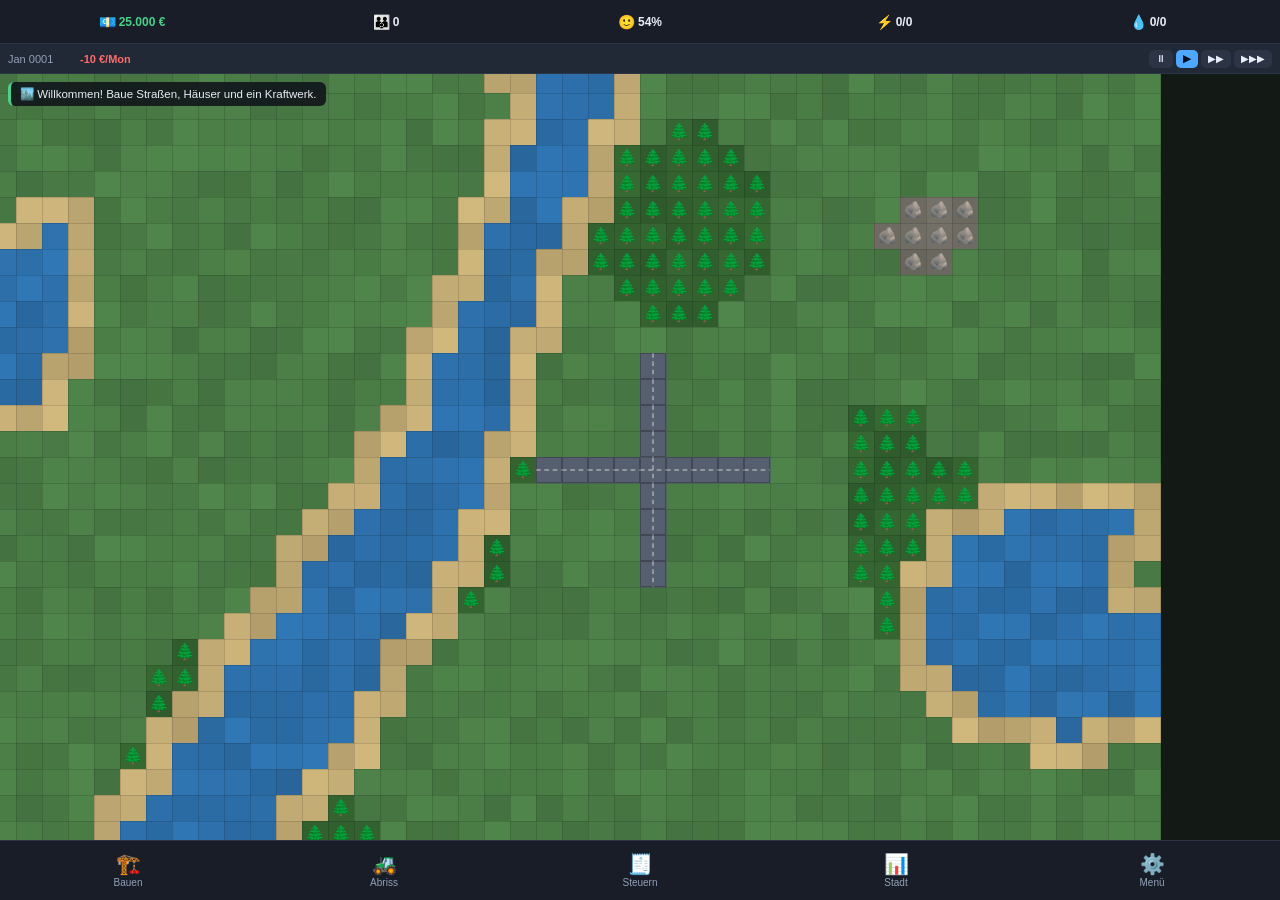
==== index.html @ 7bad85f9 "Stadtbauer: Städtebau-Spiel fürs Handy im Hochformat Vollständiges Browser-Spiel ohne Abhängigkeiten" ====
<!DOCTYPE html>
<html lang="de">
<head>
<meta charset="utf-8">
<title>Stadtbauer – Mobile City Builder</title>
<meta name="viewport" content="width=device-width, initial-scale=1.0, maximum-scale=1.0, user-scalable=no, viewport-fit=cover">
<meta name="theme-color" content="#141821">
<meta name="mobile-web-app-capable" content="yes">
<meta name="apple-mobile-web-app-capable" content="yes">
<meta name="apple-mobile-web-app-status-bar-style" content="black-translucent">
<link rel="icon" href="data:image/svg+xml,<svg xmlns='http://www.w3.org/2000/svg' viewBox='0 0 100 100'><text y='.9em' font-size='90'>🏙️</text></svg>">
<link rel="stylesheet" href="css/style.css">
</head>
<body>

<div id="rotateHint">
  <div>
    <div class="rot-icon">📱</div>
    <h2>Bitte im Hochformat spielen</h2>
    <p>Dieses Spiel ist für den vertikalen Modus gemacht.</p>
  </div>
</div>

<div id="app">

  <!-- ============ KOPFLEISTE ============ -->
  <header id="topbar">
    <div class="stat money" id="statMoney">
      <span class="ic">💶</span><span class="val">0 €</span>
    </div>
    <div class="stat" id="statPop">
      <span class="ic">👪</span><span class="val">0</span>
    </div>
    <div class="stat" id="statMorale">
      <span class="ic">😀</span><span class="val">50%</span>
    </div>
    <div class="stat" id="statPower">
      <span class="ic">⚡</span><span class="val">0/0</span>
    </div>
    <div class="stat" id="statWater">
      <span class="ic">💧</span><span class="val">0/0</span>
    </div>
  </header>

  <div id="subbar">
    <div id="dateLabel">Jan 0001</div>
    <div id="balanceLabel" class="pos">+0 €/Mon</div>
    <div id="speedCtl">
      <button data-speed="0" class="spd">⏸</button>
      <button data-speed="1" class="spd active">▶</button>
      <button data-speed="3" class="spd">▶▶</button>
      <button data-speed="8" class="spd">▶▶▶</button>
    </div>
  </div>

  <!-- ============ SPIELFELD ============ -->
  <main id="stage">
    <canvas id="game"></canvas>
    <div id="ticker"></div>
    <div id="hintBubble" class="hidden"></div>
  </main>

  <!-- ============ AUSWAHL-LEISTE (aktives Werkzeug) ============ -->
  <div id="toolbar" class="hidden">
    <div class="tool-info">
      <span id="toolIcon">🏠</span>
      <div>
        <div id="toolName">Familienhaus</div>
        <div id="toolMeta">120 € · ⚡3 · 💧3</div>
      </div>
    </div>
    <button id="toolCancel">✕</button>
  </div>

  <!-- ============ FUSSLEISTE ============ -->
  <nav id="bottombar">
    <button class="nav-btn" data-panel="build"><span>🏗️</span>Bauen</button>
    <button class="nav-btn" data-tool="bulldoze"><span>🚜</span>Abriss</button>
    <button class="nav-btn" data-panel="tax"><span>🧾</span>Steuern</button>
    <button class="nav-btn" data-panel="stats"><span>📊</span>Stadt</button>
    <button class="nav-btn" data-panel="menu"><span>⚙️</span>Menü</button>
  </nav>

  <!-- ============ BAU-PANEL ============ -->
  <section class="sheet" id="panel-build">
    <div class="sheet-head">
      <h3>Baumenü</h3>
      <button class="sheet-close">✕</button>
    </div>
    <div id="catTabs" class="cat-tabs"></div>
    <div id="buildGrid" class="build-grid"></div>
  </section>

  <!-- ============ STEUER-PANEL ============ -->
  <section class="sheet" id="panel-tax">
    <div class="sheet-head">
      <h3>Steuern &amp; Haushalt</h3>
      <button class="sheet-close">✕</button>
    </div>
    <div class="sheet-body">
      <div class="slider-row">
        <label>Wohnsteuer <b id="taxResVal">10%</b></label>
        <input type="range" id="taxRes" min="0" max="40" value="10">
        <small id="taxResHint"></small>
      </div>
      <div class="slider-row">
        <label>Gewerbesteuer <b id="taxComVal">12%</b></label>
        <input type="range" id="taxCom" min="0" max="40" value="12">
        <small id="taxComHint"></small>
      </div>

      <h4>Monatsbilanz</h4>
      <table class="budget" id="budgetTable"></table>
    </div>
  </section>

  <!-- ============ STATISTIK-PANEL ============ -->
  <section class="sheet" id="panel-stats">
    <div class="sheet-head">
      <h3>Stadtübersicht</h3>
      <button class="sheet-close">✕</button>
    </div>
    <div class="sheet-body" id="statsBody"></div>
  </section>

  <!-- ============ MENÜ-PANEL ============ -->
  <section class="sheet" id="panel-menu">
    <div class="sheet-head">
      <h3>Menü</h3>
      <button class="sheet-close">✕</button>
    </div>
    <div class="sheet-body">
      <div class="menu-btns">
        <button id="btnSave">💾 Speichern</button>
        <button id="btnLoad">📂 Laden</button>
        <button id="btnNew">🌱 Neue Stadt</button>
      </div>
      <label class="check"><input type="checkbox" id="optGrid" checked> Raster anzeigen</label>
      <label class="check"><input type="checkbox" id="optOverlay"> Versorgungs-Ansicht (Strom/Wasser)</label>
      <h4>Kurzanleitung</h4>
      <ul class="help">
        <li>Ziehen = Karte bewegen, zwei Finger = zoomen.</li>
        <li>Jedes Gebäude braucht eine <b>angrenzende Straße</b>.</li>
        <li>Strom fließt über <b>Straßen und Stromkabel</b>, Wasser über <b>Straßen</b> (Rohre).</li>
        <li>Wasserpumpen &amp; Wasserkraftwerke müssen ans <b>Wasser</b> grenzen (See/Fluss/Baggersee).</li>
        <li>Hohe Steuern und Verbrechen senken die <b>Moral</b> – Schulen, Freizeit &amp; ÖPNV heben sie.</li>
        <li>Auf ein gebautes Gebäude tippen zeigt Details, langes Tippen reißt es ab.</li>
      </ul>
      <p class="version">Stadtbauer v1.0</p>
    </div>
  </section>

  <div id="scrim"></div>

  <!-- ============ INFO-DIALOG ============ -->
  <div id="infoDialog" class="dialog hidden">
    <div class="dialog-box">
      <h3 id="infoTitle">Gebäude</h3>
      <div id="infoBody"></div>
      <div class="dialog-actions">
        <button id="infoDemolish" class="danger">🚜 Abreißen</button>
        <button id="infoClose">Schließen</button>
      </div>
    </div>
  </div>

</div>

<script src="js/config.js"></script>
<script src="js/terrain.js"></script>
<script src="js/game.js"></script>
<script src="js/render.js"></script>
<script src="js/input.js"></script>
<script src="js/ui.js"></script>
<script src="js/main.js"></script>
</body>
</html>
---- css/style.css ----
/* ==========================================================
   Stadtbauer – Mobile City Builder (Hochformat)
   ========================================================== */

:root{
  --bg:#0f131a;
  --panel:#181d27;
  --panel-2:#212836;
  --line:#2c3446;
  --txt:#e8edf6;
  --txt-dim:#93a0b8;
  --accent:#4ea8ff;
  --good:#49d18a;
  --bad:#ff6b6b;
  --warn:#ffc95c;
  --topbar-h:44px;
  --subbar-h:30px;
  --bottom-h:60px;
  --safe-b: env(safe-area-inset-bottom, 0px);
  --safe-t: env(safe-area-inset-top, 0px);
}

*{ box-sizing:border-box; -webkit-tap-highlight-color:transparent; }

html,body{
  margin:0; padding:0;
  height:100%; width:100%;
  overflow:hidden;
  overscroll-behavior:none;
  background:var(--bg);
  color:var(--txt);
  font-family:-apple-system,BlinkMacSystemFont,"Segoe UI",Roboto,"Helvetica Neue",sans-serif;
  font-size:14px;
  user-select:none;
  -webkit-user-select:none;
  touch-action:none;
}

button{
  font-family:inherit; color:inherit;
  background:none; border:none; padding:0; margin:0;
  cursor:pointer;
}

#app{
  position:fixed; inset:0;
  display:flex; flex-direction:column;
  padding-top:var(--safe-t);
  padding-bottom:var(--safe-b);
}

/* ---------- Querformat-Hinweis ---------- */
#rotateHint{
  display:none;
  position:fixed; inset:0; z-index:9999;
  background:var(--bg);
  align-items:center; justify-content:center;
  text-align:center; padding:24px;
}
#rotateHint .rot-icon{ font-size:64px; animation:tilt 2s ease-in-out infinite; }
@keyframes tilt{ 0%,100%{transform:rotate(0)} 50%{transform:rotate(-90deg)} }
@media (orientation:landscape) and (max-height:480px){
  #rotateHint{ display:flex; }
}

/* ---------- Kopfleiste ---------- */
#topbar{
  height:var(--topbar-h); flex:0 0 auto;
  display:flex; align-items:center; gap:2px;
  padding:0 6px;
  background:var(--panel);
  border-bottom:1px solid var(--line);
}
#topbar .stat{
  flex:1 1 0; min-width:0;
  display:flex; align-items:center; justify-content:center; gap:3px;
  font-size:12px; font-weight:600;
  white-space:nowrap; overflow:hidden;
}
#topbar .stat .ic{ font-size:14px; }
#topbar .stat .val{ overflow:hidden; text-overflow:ellipsis; }
#topbar .money .val{ color:var(--good); }
#topbar .money.broke .val{ color:var(--bad); }
.val.warn{ color:var(--warn); }
.val.bad{ color:var(--bad); }

/* ---------- Zweite Leiste ---------- */
#subbar{
  height:var(--subbar-h); flex:0 0 auto;
  display:flex; align-items:center; gap:8px;
  padding:0 8px;
  background:var(--panel-2);
  border-bottom:1px solid var(--line);
  font-size:11px;
}
#dateLabel{ color:var(--txt-dim); min-width:64px; }
#balanceLabel{ flex:1; font-weight:700; }
#balanceLabel.pos{ color:var(--good); }
#balanceLabel.neg{ color:var(--bad); }
#speedCtl{ display:flex; gap:3px; }
.spd{
  padding:2px 7px; border-radius:5px;
  background:#2c3446; font-size:10px; line-height:1.4;
}
.spd.active{ background:var(--accent); color:#07121e; font-weight:700; }

/* ---------- Spielfeld ---------- */
#stage{
  position:relative; flex:1 1 auto; overflow:hidden;
  background:#1c2b1e;
}
#game{ position:absolute; inset:0; width:100%; height:100%; display:block; }

#ticker{
  position:absolute; left:8px; right:8px; top:8px;
  display:flex; flex-direction:column; gap:4px;
  pointer-events:none;
}
.msg{
  align-self:flex-start;
  background:rgba(15,19,26,.88);
  border-left:3px solid var(--accent);
  border-radius:6px;
  padding:5px 9px; font-size:11.5px;
  animation:slideIn .25s ease;
  max-width:100%;
}
.msg.bad{ border-color:var(--bad); }
.msg.good{ border-color:var(--good); }
.msg.warn{ border-color:var(--warn); }
@keyframes slideIn{ from{opacity:0;transform:translateX(-8px)} to{opacity:1;transform:none} }

#hintBubble{
  position:absolute; bottom:10px; left:50%; transform:translateX(-50%);
  background:rgba(15,19,26,.92); border:1px solid var(--line);
  border-radius:16px; padding:6px 14px; font-size:11.5px;
  pointer-events:none; white-space:nowrap;
}
.hidden{ display:none !important; }

/* ---------- Werkzeugleiste ---------- */
#toolbar{
  flex:0 0 auto;
  display:flex; align-items:center; gap:10px;
  padding:6px 10px;
  background:var(--panel-2);
  border-top:1px solid var(--line);
}
.tool-info{ display:flex; align-items:center; gap:9px; flex:1; min-width:0; }
#toolIcon{ font-size:22px; }
#toolName{ font-weight:700; font-size:13px; }
#toolMeta{ font-size:10.5px; color:var(--txt-dim); }
#toolCancel{
  width:32px; height:32px; border-radius:8px;
  background:#333c4f; font-size:14px;
}

/* ---------- Fußleiste ---------- */
#bottombar{
  height:var(--bottom-h); flex:0 0 auto;
  display:flex;
  background:var(--panel);
  border-top:1px solid var(--line);
}
.nav-btn{
  flex:1; display:flex; flex-direction:column;
  align-items:center; justify-content:center; gap:3px;
  font-size:10px; color:var(--txt-dim);
}
.nav-btn span{ font-size:20px; line-height:1; }
.nav-btn.active{ color:var(--accent); }

/* ---------- Bottom-Sheets ---------- */
.sheet{
  position:fixed; left:0; right:0; bottom:0; z-index:60;
  max-height:72%;
  background:var(--panel);
  border-top:1px solid var(--line);
  border-radius:16px 16px 0 0;
  transform:translateY(102%);
  transition:transform .22s ease;
  display:flex; flex-direction:column;
  padding-bottom:var(--safe-b);
}
.sheet.open{ transform:translateY(0); }
.sheet-head{
  display:flex; align-items:center; justify-content:space-between;
  padding:12px 14px 8px;
  border-bottom:1px solid var(--line);
}
.sheet-head h3{ margin:0; font-size:15px; }
.sheet-close{ font-size:16px; width:30px; height:30px; border-radius:8px; background:#2c3446; }
.sheet-body{ overflow-y:auto; padding:12px 14px 20px; -webkit-overflow-scrolling:touch; touch-action:pan-y; }

#scrim{
  position:fixed; inset:0; z-index:55;
  background:rgba(0,0,0,.45);
  opacity:0; pointer-events:none;
  transition:opacity .2s;
}
#scrim.on{ opacity:1; pointer-events:auto; }

/* ---------- Kategorie-Tabs ---------- */
.cat-tabs{
  display:flex; gap:6px; overflow-x:auto;
  padding:10px 12px; border-bottom:1px solid var(--line);
  touch-action:pan-x;
}
.cat-tabs::-webkit-scrollbar{ display:none; }
.cat{
  flex:0 0 auto;
  padding:6px 10px; border-radius:14px;
  background:var(--panel-2); font-size:11px; white-space:nowrap;
  display:flex; align-items:center; gap:4px;
}
.cat.active{ background:var(--accent); color:#07121e; font-weight:700; }

/* ---------- Bau-Raster ---------- */
.build-grid{
  overflow-y:auto; padding:10px 12px 24px;
  display:grid; grid-template-columns:repeat(3,1fr); gap:8px;
  touch-action:pan-y;
}
.bcard{
  background:var(--panel-2); border:1px solid var(--line);
  border-radius:11px; padding:8px 6px;
  display:flex; flex-direction:column; align-items:center; gap:3px;
  text-align:center; position:relative;
}
.bcard .bi{ font-size:24px; line-height:1.1; }
.bcard .bn{ font-size:10.5px; font-weight:600; line-height:1.2; }
.bcard .bc{ font-size:10px; color:var(--good); font-weight:700; }
.bcard .bs{ font-size:9px; color:var(--txt-dim); }
.bcard.disabled{ opacity:.42; }
.bcard.disabled .bc{ color:var(--bad); }
.bcard:active{ transform:scale(.96); }

/* ---------- Steuer-Panel ---------- */
.slider-row{ margin-bottom:18px; }
.slider-row label{ display:flex; justify-content:space-between; font-size:12.5px; margin-bottom:6px; }
.slider-row label b{ color:var(--accent); }
.slider-row input[type=range]{
  width:100%; height:26px; -webkit-appearance:none; background:transparent;
  touch-action:none;
}
input[type=range]::-webkit-slider-runnable-track{
  height:5px; border-radius:3px; background:#38415a;
}
input[type=range]::-webkit-slider-thumb{
  -webkit-appearance:none; width:22px; height:22px; border-radius:50%;
  background:var(--accent); margin-top:-8.5px; border:2px solid #0f131a;
}
input[type=range]::-moz-range-track{ height:5px; border-radius:3px; background:#38415a; }
input[type=range]::-moz-range-thumb{ width:20px;height:20px;border:2px solid #0f131a;border-radius:50%;background:var(--accent); }
.slider-row small{ display:block; margin-top:4px; font-size:10.5px; color:var(--txt-dim); }

h4{ margin:16px 0 8px; font-size:12.5px; color:var(--txt-dim); text-transform:uppercase; letter-spacing:.5px; }

table.budget{ width:100%; border-collapse:collapse; font-size:12px; }
table.budget td{ padding:5px 0; border-bottom:1px solid var(--line); }
table.budget td:last-child{ text-align:right; font-variant-numeric:tabular-nums; font-weight:600; }
table.budget tr.total td{ border-bottom:none; padding-top:9px; font-size:13.5px; font-weight:800; }
.g{ color:var(--good); } .r{ color:var(--bad); }

/* ---------- Statistik ---------- */
.stat-block{ margin-bottom:14px; }
.stat-block h5{ margin:0 0 6px; font-size:12px; color:var(--txt-dim); }
.bar{
  position:relative; height:20px; border-radius:6px;
  background:#2c3446; overflow:hidden; margin-bottom:5px;
}
.bar > i{
  position:absolute; inset:0 auto 0 0; display:block;
  background:linear-gradient(90deg,#3f8ddb,#4ea8ff);
  border-radius:6px; transition:width .3s;
}
.bar > span{
  position:absolute; inset:0; display:flex; align-items:center;
  justify-content:space-between; padding:0 7px;
  font-size:10.5px; font-weight:600; text-shadow:0 1px 2px #000;
}
.bar.ok > i{ background:linear-gradient(90deg,#2f9c68,#49d18a); }
.bar.warn > i{ background:linear-gradient(90deg,#c99334,#ffc95c); }
.bar.bad > i{ background:linear-gradient(90deg,#c04a4a,#ff6b6b); }

.kv{ display:flex; justify-content:space-between; font-size:12px; padding:4px 0; border-bottom:1px solid var(--line); }
.kv b{ font-variant-numeric:tabular-nums; }

/* ---------- Menü ---------- */
.menu-btns{ display:flex; flex-direction:column; gap:8px; margin-bottom:14px; }
.menu-btns button{
  padding:11px; border-radius:10px; background:var(--panel-2);
  border:1px solid var(--line); font-size:13px; text-align:left;
}
.check{ display:flex; align-items:center; gap:8px; font-size:12.5px; padding:7px 0; }
.check input{ width:17px; height:17px; accent-color:var(--accent); }
ul.help{ margin:6px 0; padding-left:18px; font-size:11.5px; color:var(--txt-dim); line-height:1.65; }
.version{ font-size:10px; color:#59637a; text-align:center; margin-top:16px; }

/* ---------- Dialog ---------- */
.dialog{
  position:fixed; inset:0; z-index:80;
  display:flex; align-items:center; justify-content:center;
  background:rgba(0,0,0,.55); padding:22px;
}
.dialog-box{
  width:100%; max-width:330px;
  background:var(--panel); border:1px solid var(--line);
  border-radius:14px; padding:16px;
}
.dialog-box h3{ margin:0 0 10px; font-size:15px; }
#infoBody{ font-size:12px; }
.dialog-actions{ display:flex; gap:8px; margin-top:14px; }
.dialog-actions button{
  flex:1; padding:10px; border-radius:9px;
  background:var(--panel-2); border:1px solid var(--line); font-size:12.5px;
}
.dialog-actions .danger{ background:#5a2630; border-color:#7a3340; color:#ffd6da; }
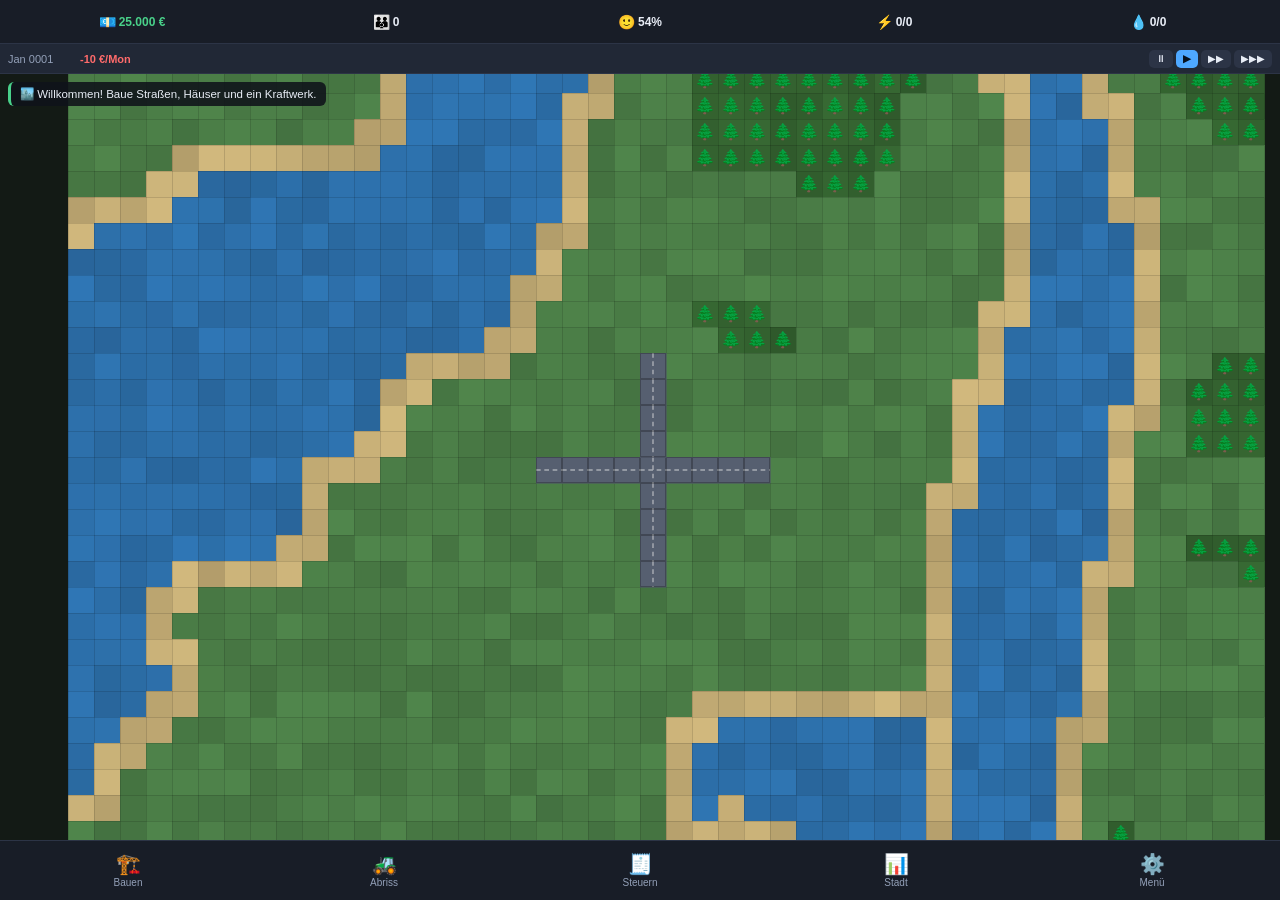
==== commit 7e411b0b: "index.html erkennt fehlende Nebendateien und sagt es Wird index.html allein geöffnet - etwa aus dem " ====
--- a/index.html
+++ b/index.html
@@ -166,6 +166,34 @@
 
 </div>
 
+<script>
+/* Sicherheitsnetz: Wird index.html allein geöffnet (z. B. aus dem Download-Ordner),
+   fehlen css/ und js/ – die Seite sähe dann aus wie ein Trümmerfeld. Lieber klar sagen,
+   was los ist. In stadtbauer.html ist alles eingebettet, dort greift die Prüfung nie. */
+window.addEventListener('load', function(){
+  var scrim = document.getElementById('scrim');
+  var cssOK = scrim && getComputedStyle(scrim).position === 'fixed';
+  var jsOK  = typeof Game !== 'undefined' && typeof UI !== 'undefined';
+  if(cssOK && jsOK) return;
+
+  var fehlt = [];
+  if(!cssOK) fehlt.push('css/style.css');
+  if(!jsOK)  fehlt.push('js/ (7 Dateien)');
+
+  document.body.innerHTML =
+    '<div style="font:15px/1.6 -apple-system,BlinkMacSystemFont,Roboto,sans-serif;' +
+    'background:#0f131a;color:#e8edf6;min-height:100vh;margin:0;padding:28px 22px;' +
+    '-webkit-text-size-adjust:100%">' +
+    '<h2 style="margin:0 0 14px;font-size:19px">🏙️ Stadtbauer lässt sich so nicht starten</h2>' +
+    '<p style="color:#93a0b8;margin:0 0 16px">Diese Datei ist nur das Gerüst. Es fehlt: <b style="color:#ff6b6b">' +
+    fehlt.join('</b>, <b style="color:#ff6b6b">') + '</b></p>' +
+    '<p style="margin:0 0 10px"><b>Am einfachsten:</b> nimm stattdessen <b style="color:#4ea8ff">stadtbauer.html</b>. ' +
+    'Da stecken CSS und JavaScript schon in der Datei drin – einfach öffnen, fertig.</p>' +
+    '<p style="color:#93a0b8;margin:0">Wenn du index.html benutzen willst, müssen der Ordner <b>css/</b> ' +
+    'und der Ordner <b>js/</b> direkt daneben liegen.</p>' +
+    '</div>';
+});
+</script>
 <script src="js/config.js"></script>
 <script src="js/terrain.js"></script>
 <script src="js/game.js"></script>
